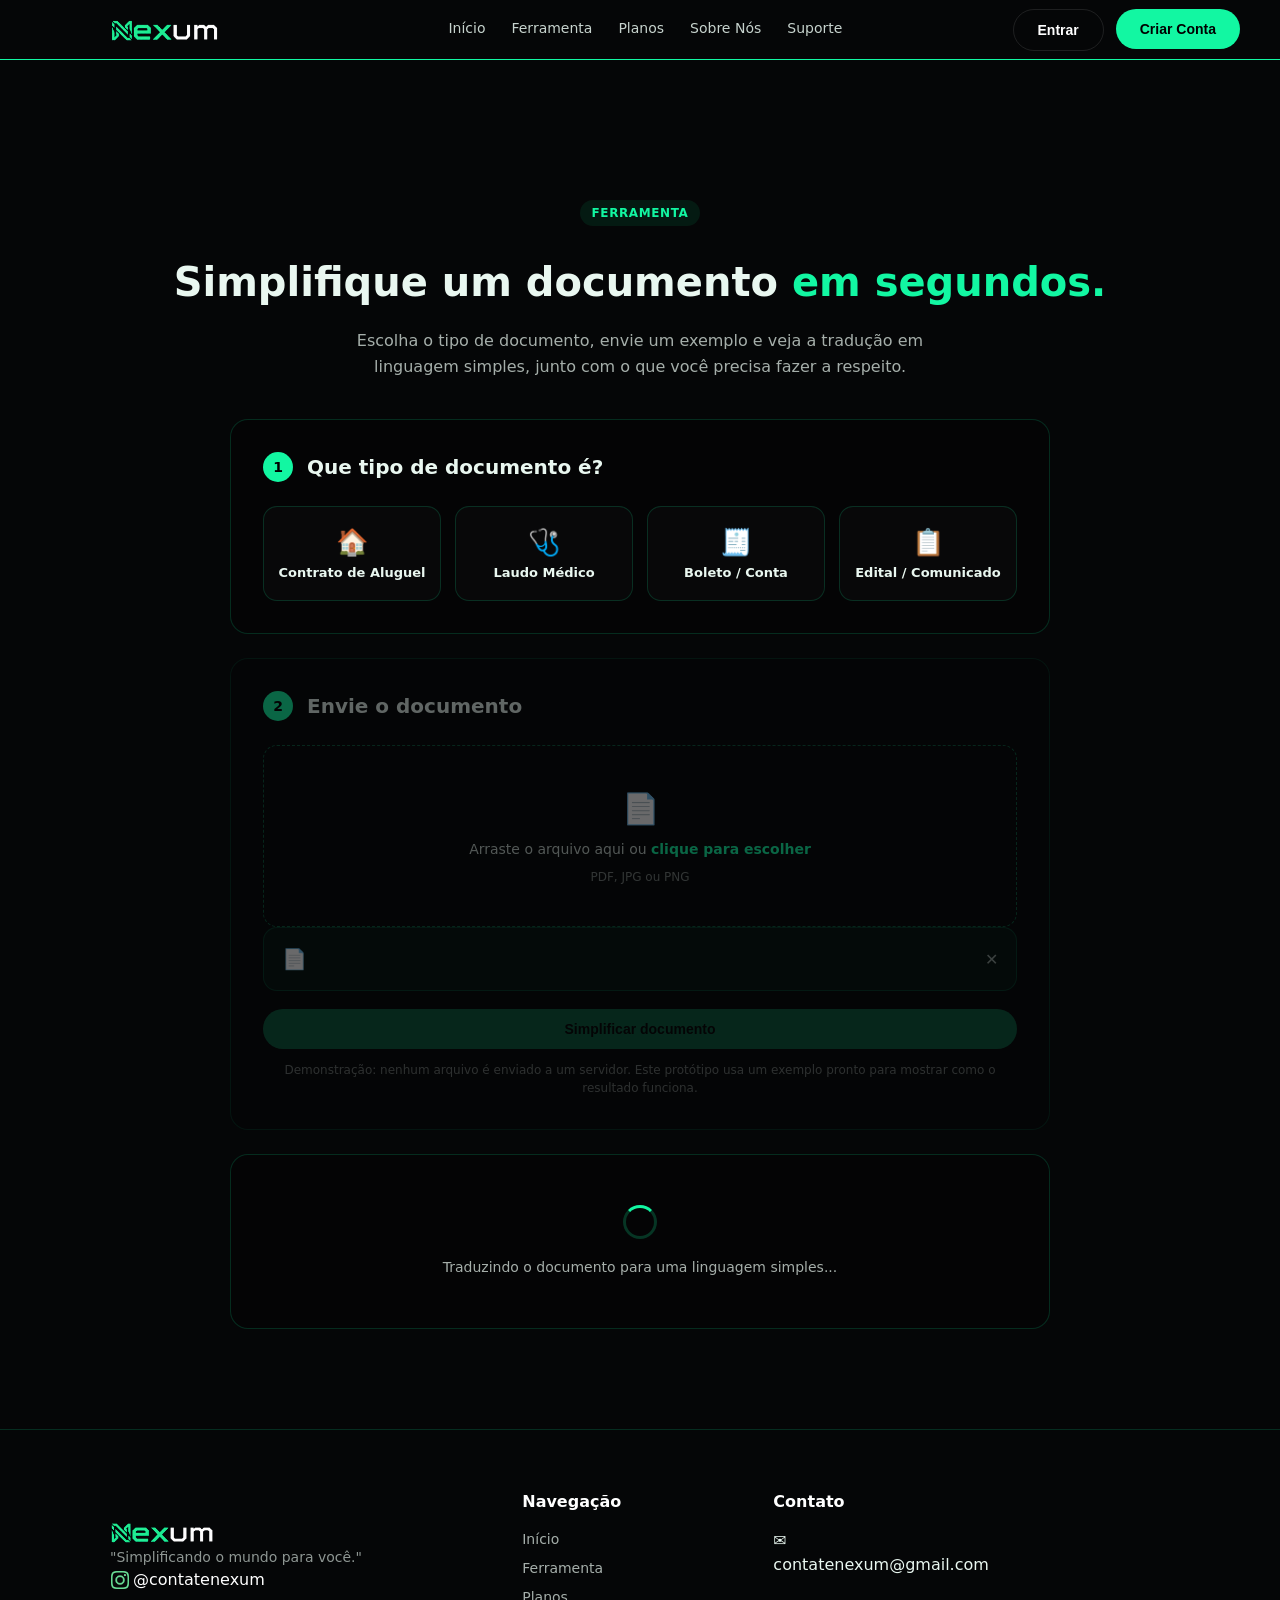
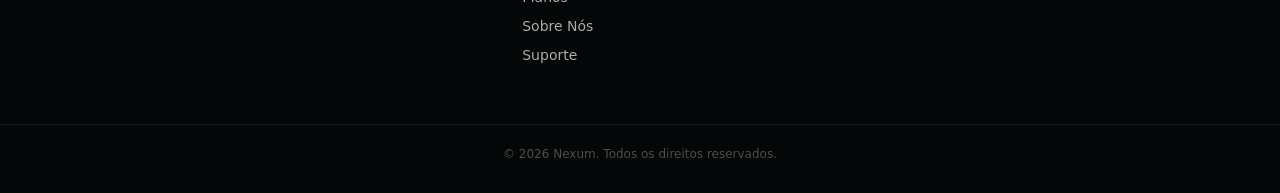
==== ferramenta/ferramenta.html @ 102539ec "primeiro commit" ====
<!doctype html>
<html lang="pt-BR">
<head>
  <meta charset="utf-8" />
  <meta name="viewport" content="width=device-width, initial-scale=1" />
  <title>Nexum | Ferramenta</title>
  <link rel="icon" href="../img/favicon-96x96.png" type="image/png" />
  <link rel="stylesheet" href="../style.css" />
  <link rel="stylesheet" href="ferramenta.css" />
</head>
<body>

  <header class="topbar" id="mainHeader">
    <div class="container topbar__inner">
      <a href="../index.html"><img class="brand__logo" src="../img/logo.png" alt="Nexum" /></a>

      <div class="menu-toggle" id="menuToggle">
        <span></span>
        <span></span>
        <span></span>
      </div>

      <nav class="nav">
        <a href="../index.html" class="nav__link">Início</a>
        <a href="ferramenta.html" class="nav__link">Ferramenta</a>
        <a href="../planos/planos.html" class="nav__link">Planos</a>
        <a href="../sobrenos/sobrenos.html" class="nav__link">Sobre Nós</a>
        <a href="../suporte/suporte.html" class="nav__link">Suporte</a>

        <div class="mobile-only mobile-buttons">
          <a href="../login/login.html" target="_blank" rel="noopener noreferrer">
            <button class="btn btn--ghost">Entrar</button>
          </a>
          <a href="../cadastrar/cadastro.html" target="_blank" rel="noopener noreferrer">
            <button class="btn btn--primary">Criar Conta</button>
          </a>
        </div>
      </nav>

      <div class="topbar__actions desktop-only">
        <a href="../login/login.html">
          <button class="btn btn--ghost">Entrar</button>
        </a>
        <a href="../cadastrar/cadastro.html">
          <button class="btn btn--primary">Criar Conta</button>
        </a>
      </div>
    </div>
  </header>

  <main>
    <section class="ferramentaHero">
      <div class="container">
        <span class="sectionTag">FERRAMENTA</span>
        <h1 class="ferramentaTitle">Simplifique um documento <span class="text-green">em segundos.</span></h1>
        <p class="ferramentaSubtitle">Escolha o tipo de documento, envie um exemplo e veja a tradução em linguagem simples, junto com o que você precisa fazer a respeito.</p>
      </div>
    </section>

    <section class="container ferramentaApp">

      <!-- Passo 1: escolher o tipo de documento -->
      <div class="ferramentaCard" id="passoTipo">
        <div class="ferramentaStep">
          <span class="stepNumber">1</span>
          <h2 class="stepTitle">Que tipo de documento é?</h2>
        </div>
        <div class="tipoGrid" id="tipoGrid">
          <button class="tipoCard" data-tipo="aluguel">
            <span class="tipoIcon">🏠</span>
            <span class="tipoNome">Contrato de Aluguel</span>
          </button>
          <button class="tipoCard" data-tipo="laudo">
            <span class="tipoIcon">🩺</span>
            <span class="tipoNome">Laudo Médico</span>
          </button>
          <button class="tipoCard" data-tipo="boleto">
            <span class="tipoIcon">🧾</span>
            <span class="tipoNome">Boleto / Conta</span>
          </button>
          <button class="tipoCard" data-tipo="edital">
            <span class="tipoIcon">📋</span>
            <span class="tipoNome">Edital / Comunicado</span>
          </button>
        </div>
      </div>

      <!-- Passo 2: enviar o documento -->
      <div class="ferramentaCard ferramentaCard--disabled" id="passoUpload">
        <div class="ferramentaStep">
          <span class="stepNumber">2</span>
          <h2 class="stepTitle">Envie o documento</h2>
        </div>

        <label class="uploadArea" id="uploadArea">
          <input type="file" id="fileInput" hidden />
          <span class="uploadIcon">📄</span>
          <span class="uploadTexto">Arraste o arquivo aqui ou <span class="uploadLink">clique para escolher</span></span>
          <span class="uploadFormatos">PDF, JPG ou PNG</span>
        </label>

        <div class="uploadArquivo" id="uploadArquivo" hidden>
          <span class="uploadArquivoIcon">📄</span>
          <span class="uploadArquivoNome" id="uploadArquivoNome"></span>
          <button class="uploadArquivoRemover" id="uploadArquivoRemover" aria-label="Remover arquivo">✕</button>
        </div>

        <button class="btn btn--primary ferramentaBtn" id="btnSimplificar" disabled>Simplificar documento</button>
        <p class="ferramentaAviso">Demonstração: nenhum arquivo é enviado a um servidor. Este protótipo usa um exemplo pronto para mostrar como o resultado funciona.</p>
      </div>

      <!-- Carregando -->
      <div class="ferramentaCard ferramentaLoading" id="passoLoading" hidden>
        <div class="loadingSpinner"></div>
        <p class="loadingTexto">Traduzindo o documento para uma linguagem simples...</p>
      </div>

      <!-- Passo 3: resultado -->
      <div class="ferramentaCard ferramentaResultado" id="passoResultado" hidden>
        <div class="ferramentaStep">
          <span class="stepNumber">3</span>
          <h2 class="stepTitle">Aqui está a tradução</h2>
        </div>

        <div class="resultadoGrid">
          <div class="resultadoBloco">
            <div class="resultadoBlocoHeader">
              <span class="resultadoBlocoIcon">💬</span>
              <h3>O que esse documento significa</h3>
            </div>
            <ul class="resultadoLista" id="resumoLista"></ul>
          </div>

          <div class="resultadoBloco resultadoBloco--acao">
            <div class="resultadoBlocoHeader">
              <span class="resultadoBlocoIcon">✅</span>
              <h3>O que você precisa fazer</h3>
            </div>
            <ul class="resultadoLista" id="acaoLista"></ul>

            <div class="lembreteBox" id="lembreteBox" hidden>
              <span class="lembreteIcon">🗓️</span>
              <div>
                <p class="lembreteTitulo">Lembrete sugerido</p>
                <p class="lembreteTexto" id="lembreteTexto"></p>
              </div>
              <button class="btn btn--outline lembreteBtn" id="btnLembrete">Adicionar ao calendário</button>
            </div>
          </div>
        </div>

        <button class="btn btn--ghost ferramentaBtn" id="btnNovoDocumento">Simplificar outro documento</button>
      </div>

    </section>
  </main>

  <footer class="footer">
    <div class="container footer__grid">

      <div class="footer__brand">
        <img class="footer__logo" src="../img/logo.png" alt="Nexum">
        <p class="footer__tagline">"Simplificando o mundo para você."</p>
        <div class="footer__social-icon">
          <img src="../img/insta.png" alt="Instagram">
          <a href="https://instagram.com/contatenexum" target="_blank" rel="noopener noreferrer">@contatenexum</a>
        </div>
      </div>
      <div class="footer__col">
        <div class="footer__title">Navegação</div>
        <a href="../index.html">Início</a>
        <a href="ferramenta.html">Ferramenta</a>
        <a href="../planos/planos.html">Planos</a>
        <a href="../sobrenos/sobrenos.html">Sobre Nós</a>
        <a href="../suporte/suporte.html">Suporte</a>
      </div>
      <div class="footer__col">
        <div class="footer__title">Contato</div>
        <p>✉ contatenexum@gmail.com</p>
      </div>
    </div>
    <div class="footer__bottom">© 2026 Nexum. Todos os direitos reservados.</div>
  </footer>

  <script src="../script.js"></script>
  <script src="ferramenta.js"></script>
</body>
</html>
---- style.css ----
/*Reset básico*/
html {
  overflow-x: hidden; /* esconde qualquer conteúdo que ultrapasse a largura horizontal da tela, evitando rolagem lateral */
}

* { box-sizing: border-box; margin: 0; padding: 0; } /* aplica a todos os elementos: inclui borda/padding na largura total (box-sizing), zera margens e paddings padrão do navegador */

body {
  font-family: ui-sans-serif, system-ui, -apple-system, Segoe UI, Roboto, Arial, "Noto Sans"; /* define uma pilha de fontes do sistema, priorizando as nativas de cada SO/navegador */
  background: #050607; /* cor de fundo quase preta para toda a página */
  color: #e9f7f0; /* cor padrão do texto: branco levemente esverdeado */
  line-height: 1.5; /* altura de linha confortável para leitura geral do site */
  padding-top: 60px; /* espaço de 60px no topo para compensar o header fixo e não cobrir o conteúdo */
  /* SEM overflow-x aqui */ /* comentário do autor avisando que overflow-x não foi aplicado no body de propósito */
}

:root {
  --green: #12f7a2; /* variável global: cor verde principal usada em todo o site */
  --bg-card: rgba(0, 0, 0, 0.18); /* variável global: cor de fundo padrão para cards, preto com 18% de opacidade */
  --border: 1px solid rgba(18, 247, 162, 0.16); /* variável global: estilo de borda padrão, verde bem sutil */
  --radius: 18px; /* variável global: raio de borda padrão para cantos arredondados */
  --max: 1200px; /* variável global: largura máxima padrão do conteúdo */
}

.container { width: min(var(--max), calc(100% - 40px)); margin-inline: auto; } /* largura do container é o menor valor entre 1200px e "100% menos 40px", e centraliza horizontalmente com margens automáticas nas laterais */

/*Header*/
/* Header fixo com prioridade absoluta */
header.topbar {
     position: fixed !important; /* fixa o header na tela, ignorando o scroll da página; !important força essa regra a sobrepor qualquer outra */
    top: 0 !important; /* gruda o header no topo da tela (0px de distância) */
    left: 0 !important; /* alinha o header à borda esquerda da tela */
    right: 0 !important; /* alinha o header à borda direita da tela */
    width: 100% !important; /* faz o header ocupar toda a largura da tela */
    z-index: 999999 !important; /* garante que o header fique acima de praticamente todos os outros elementos */
    background-color: #050607 !important; /* cor de fundo do header, igual à cor de fundo do body */
    border-bottom: 1px solid #12f7a2 !important; /* linha verde fina na parte inferior do header, separando-o do conteúdo */
    height: 60px !important; /* altura fixa do header de 60px */
    margin: 0 !important; /* remove qualquer margem externa do header */
    padding: 0 !important; /* remove qualquer espaçamento interno do header */
    display: flex !important; /* ativa layout flexbox no header */
    align-items: center !important; /* centraliza verticalmente os itens dentro do header */
    transition: transform 0.35s ease !important; /* anima suavemente qualquer mudança de "transform" (usado para esconder/mostrar o header) em 0.35s */
}

/* Classe adicionada via JS quando o usuário rola pra baixo -> esconde o header */
header.topbar.header--hidden {
  transform: translateY(-100%) !important; /* move o header para cima, para fora da tela (100% da sua própria altura), escondendo-o */
}

/* Garante que o container interno acompanhe a altura */
.topbar__inner {
    height: 100% !important; /* faz o container interno ocupar toda a altura do header (60px) */
    display: flex; /* ativa flexbox no container interno */
    align-items: center; /* centraliza verticalmente os itens (logo, nav, ações) */
    justify-content: space-between; /* distribui os itens com espaço entre eles: logo à esquerda, ações à direita */
}

.brand__logo { 
  height: 125px; /* altura da logo maior que o próprio header (60px), fazendo-a "vazar" visualmente */
  width: auto; /* largura proporcional automática, mantendo a proporção da imagem */
  display: block; /* remove espaços extras que imagens inline costumam ter */
  margin-top: -5px; /* desloca a logo 5px para cima (margem negativa) para ajuste fino de posição */
  position: relative; /* permite usar z-index e ajustar a posição da logo em relação ao fluxo normal */
  z-index: 10; /* garante que a logo fique acima de outros elementos próximos, mesmo "vazando" do header */
  margin-left: 8px; /* espaçamento de 8px à esquerda da logo */
}

.nav { display: flex; gap: 26px; } /* menu de navegação em flexbox, com espaçamento de 26px entre os links */
.nav__link { 
  color: rgba(233, 247, 240, 0.85); text-decoration: none; /* cor do link em branco esverdeado com 85% de opacidade, sem sublinhado */
  font-weight: 500; font-size: 14px; cursor: pointer; /* peso de fonte médio, tamanho 14px, cursor de "mão" ao passar o mouse */
  position: relative; padding-bottom: 2px; transition: color 0.3s ease; /* posição relativa (para o ::after), pequeno espaço abaixo do texto, transição suave na cor em 0.3s */
}
.nav__link:hover { color: #00ff9d; } /* ao passar o mouse, o link muda para um verde mais vibrante */
.nav__link::after {
  content: ""; position: absolute; left: 0; bottom: -20px; /* cria uma linha (pseudo-elemento) posicionada 20px abaixo do link, alinhada à esquerda */
  width: 0; height: 2px; background-color: #00ff9d; /* linha começa com largura zero (invisível), altura de 2px, cor verde vibrante */
  transition: width 0.3s ease; /* anima suavemente a mudança de largura em 0.3s */
}
.nav__link:hover::after, .nav__link:focus::after { width: 100%; } /* ao passar o mouse ou focar (ex: navegação por teclado), a linha cresce até 100% da largura do link, criando efeito de sublinhado animado */

.topbar__actions { display: flex; gap: 12px; } /* área de botões/ações do header em flexbox, com espaçamento de 12px entre eles */


/*Hero*/
.hero { 
  padding: 120px 0; /* espaçamento interno vertical de 120px, sem espaçamento horizontal */
  background-image: url("img/fundo.png"); /* define a imagem de fundo da seção hero */
  background-size: cover; /* faz a imagem cobrir todo o elemento, sem distorcer */
  background-position: center; /* centraliza a imagem de fundo */
  background-repeat: no-repeat; /* impede que a imagem se repita */
  position: relative; /* permite posicionar elementos filhos de forma absoluta em relação a este */
}

.hero::after {
  content: ""; /* cria um elemento vazio (necessário para pseudo-elementos funcionarem) */
  position: absolute; /* posiciona em relação ao .hero */
  left: 0; /* alinha à esquerda do elemento pai */
  bottom: 0; /* fixa na parte inferior do .hero, logo abaixo da imagem de fundo */
  width: 100%; /* ocupa toda a largura do elemento pai */
  height: 1px; /* altura de 1px, criando uma linha fina */
  background-color: rgba(18, 247, 162, 0.16); /* mesmo tom e opacidade da borda usada nos cards (var(--border)) */
}

.hero__content--full { 
  display: flex; /* ativa layout flexbox */
  flex-direction: column; /* organiza os itens filhos em coluna (um abaixo do outro) */
  align-items: flex-start; /* alinha os itens à esquerda no eixo transversal */
  text-align: left; /* alinha o texto à esquerda */
  padding-left: 20px; /* adiciona espaçamento interno de 20px à esquerda */
}

/* Componente Brand Body */
.brand-body {
  display: flex; /* ativa layout flexbox */
  flex-direction: column; /* organiza os itens em coluna */
  align-items: flex-start; /* alinha os itens à esquerda */
  margin-bottom: 20px; /* espaçamento externo de 20px abaixo do componente */
}

.brand-body__logo { 
  height: 80px; /* altura fixa do logo */
  width: auto; /* largura proporcional automática, mantendo a proporção da imagem */
  margin-left: -8px; /* desloca o logo 8px para a esquerda (margem negativa) */
  margin-bottom: -10px; /* desloca o logo 10px para baixo (margem negativa) */
}

.brand-body__tagline { 
  color: rgba(233, 247, 240, 0.6); /* cor do texto em branco esverdeado com 60% de opacidade */
  font-size: 14px; /* tamanho da fonte de 14px */
  margin-bottom: 5px; /* espaçamento externo de 5px abaixo */
}

.brand-body__social { 
  display: inline-block; /* permite aplicar margens/padding mantendo comportamento inline */
  color: var(--green); /* usa a cor verde definida na variável CSS global */
  text-decoration: none; /* remove sublinhado padrão de links */
  font-size: 14px; /* tamanho da fonte de 14px */
  position: relative; /* necessário para posicionar o pseudo-elemento ::after */
  padding-bottom: 2px; /* espaço abaixo do texto para a linha do ::after não colar */
}

.brand-body__social::after {
  content: ""; /* cria um elemento vazio (necessário para pseudo-elementos funcionarem) */
  position: absolute; /* posiciona em relação ao .brand-body__social */
  left: 0; /* alinha à esquerda do elemento pai */
  bottom: 0; /* alinha na parte inferior do elemento pai */
  width: 100%; /* ocupa toda a largura do elemento pai */
  height: 1px; /* altura de 1px, criando uma linha fina */
  background-color: var(--green); /* cor verde da linha, usando a variável global */
}

/* Efeito de Glitter no texto verde */
.glitter-text {
  position: relative; /* permite controle de empilhamento e possíveis elementos futuros */
  text-shadow: 0 0 10px rgba(18, 247, 162, 0.5), 0 0 20px rgba(18, 247, 162, 0.3); /* aplica dois brilhos (glow) verdes sobrepostos ao texto */
  background: linear-gradient(90deg, var(--green), #fff, var(--green)); /* cria um degradê horizontal verde-branco-verde usado como "tinta" do texto */
  -webkit-background-clip: text; /* recorta o fundo no formato do texto (compatibilidade com navegadores WebKit) */
  background-clip: text; /* recorta o fundo no formato do texto (padrão) */
  color: transparent; /* torna o texto transparente para revelar o degradê de fundo */
  animation: shimmer 3s infinite linear; /* aplica a animação "shimmer" com duração de 3s, infinita e velocidade constante */
}

@keyframes shimmer {
  0% { background-position: -200% 0; } /* posição inicial do degradê, fora da área visível à esquerda */
  100% { background-position: 200% 0; } /* posição final do degradê, fora da área visível à direita, criando o efeito de brilho deslizante */
}

.hero__title { 
  font-size: clamp(34px, 5vw, 64px); /* tamanho de fonte responsivo: mínimo 34px, ideal 5% da largura da viewport, máximo 64px */
  line-height: 1.1; /* altura da linha compacta, adequada para títulos grandes */
  margin-bottom: 20px; /* espaçamento externo de 20px abaixo do título */
  font-weight: 800; /* peso da fonte bem negrito (extra bold) */
  max-width: 800px; /* largura máxima de 800px para evitar linhas muito longas */
}

.text-green { color: var(--green); } /* classe utilitária que aplica a cor verde da variável global ao texto */

.hero__cta { 
  display: flex; /* ativa layout flexbox para os botões de call-to-action */
  gap: 15px; /* espaçamento de 15px entre os botões */
  justify-content: flex-start; /* alinha os botões à esquerda */
}
/*Recursos & Stats*/
.section { padding: 60px 0; } /* espaçamento interno vertical de 60px para seções genéricas */
.sectionHeader { text-align: center; margin-bottom: 40px; } /* centraliza o texto do cabeçalho e adiciona 40px de espaço abaixo */
.kicker { color: var(--green); font-weight: 900; font-size: 12px; text-transform: uppercase; margin-bottom: 10px; letter-spacing: 1px; } /* pequeno rótulo verde, bem negrito, maiúsculo, com espaçamento entre letras */

/* Caixinha redonda (pill) de destaque, igual à usada em "DEPOIMENTOS", agora disponível também para o cabeçalho de Funcionalidades */
.sectionTag {
  display: inline-block; /* comporta-se como bloco em linha, permitindo padding sem quebrar o fluxo do texto ao redor */
  background: rgba(0, 200, 120, 0.1); /* fundo verde bem sutil (10% de opacidade), criando o efeito de "caixinha" suave */
  color: var(--green); /* cor do texto verde, usando a variável global */
  font-size: 12px; /* fonte pequena, igual ao kicker */
  font-weight: 600; /* peso semi-negrito */
  letter-spacing: 0.05em; /* leve espaçamento entre as letras */
  padding: 4px 12px; /* espaçamento interno: 4px vertical, 12px horizontal */
  border-radius: 20px; /* cantos bem arredondados, formando o formato de "pílula" arredondada */
  margin-bottom: 12px; /* espaçamento externo de 12px abaixo, separando do título da seção */
}

.sectionTitle { font-size: 36px; font-weight: 800; } /* título de seção grande e bem negrito */
.sectionSubtitle { 
  max-width: 600px; /* largura máxima de 600px */
  margin: 0 auto 30px; /* centraliza horizontalmente (auto nas laterais) e adiciona 30px de margem inferior */
  line-height: 1.6; /* altura de linha confortável para leitura */
  color: rgba(233, 247, 240, 0.7); /* cor branco esverdeado com 70% de opacidade */
}

.featureGrid { display: grid; grid-template-columns: repeat(4, 1fr); gap: 20px; } /* grade com 4 colunas de largura igual e espaçamento de 20px entre os itens */

.cardFeature { 
  padding: 25px; /* espaçamento interno de 25px em todos os lados */
  border-radius: var(--radius); /* cantos arredondados, usando raio definido na variável global */
  border: var(--border); /* borda definida pela variável global */
  background: var(--bg-card); /* cor de fundo do card, usando variável global */
  transition: transform 0.3s ease, box-shadow 0.3s ease, border-color 0.3s ease; /* anima suavemente mudanças de transformação, sombra e cor da borda em 0.3s */
}

/* Efeito de hover aplicado exclusivamente aos 4 cards de recursos */
.cardFeature:hover {
  transform: translateY(-5px); /* move o card 5px para cima ao passar o mouse */
  box-shadow: 0 10px 20px rgba(0, 0, 0, 0.1); /* adiciona sombra suave abaixo do card, dando efeito de elevação */
  border-color: var(--green); /* muda a cor da borda para verde no hover */
}

/* Em telas menores, a grade vira 1 coluna e o 4º card sobe para logo abaixo do 1º */
@media (max-width: 900px) {
  .featureGrid { grid-template-columns: 1fr; } /* em telas de até 900px, a grade passa a ter apenas 1 coluna, empilhando os cards verticalmente */
  .cardFeature:nth-child(4) { order: 1; } /* como o 1º card mantém a ordem padrão (0), o 4º card com order 1 passa a aparecer logo em seguida, ficando embaixo do primeiro; os cards 2 e 3 (sem order definido, também 0) mantêm sua sequência normal depois dele */
}

.statsBar {
  display: grid;
  grid-template-columns: repeat(auto-fit, minmax(120px, 1fr));
  gap: 24px;
  padding: 40px;
  border-radius: var(--radius);
  border: var(--border);
  background: var(--bg-card);
  margin: 40px auto;
} /* barra de estatísticas em grid, colunas flexíveis de largura igual (mínimo 120px), com espaçamento entre elas, padding, bordas arredondadas, fundo e margem automática para centralizar */

.statItem {
  display: flex;
  flex-direction: column;
  align-items: center;
  gap: 5px;
} /* cada item de estatística em coluna, centralizado, com pequeno espaçamento entre número e legenda */

.statItem strong {
  font-size: 24px;
  color: var(--green);
} /* número da estatística em destaque: fonte grande e cor verde */
/* Depoimentos */
.testGrid {
  display: grid; /* ativa layout em grade */
  grid-template-columns: repeat(4, 1fr); /* cria 4 colunas de largura igual */
  gap: 20px; /* espaçamento de 20px entre os itens da grade */
}

.quoteCard {
  display: flex; /* ativa flexbox no card de depoimento */
  flex-direction: column; /* organiza o conteúdo do card em coluna */
  padding: 20px; /* espaçamento interno de 20px */
  border-radius: var(--radius); /* cantos arredondados conforme variável global */
  border: var(--border); /* borda conforme variável global */
  background: var(--bg-card); /* cor de fundo conforme variável global */
  transition: transform 0.3s ease, box-shadow 0.3s ease, border-color 0.3s ease; /* transições suaves para transformação, sombra e borda */
}

.quoteCard:hover {
  transform: translateY(-5px); /* eleva o card 5px ao passar o mouse */
  box-shadow: 0 10px 20px rgba(0, 0, 0, 0.1); /* sombra suave criando efeito de profundidade */
  border-color: var(--green); /* borda fica verde no hover */
}

.stars {
  color: var(--green); /* cor verde para as estrelas de avaliação */
  font-size: 14px; /* tamanho da fonte das estrelas */
  letter-spacing: 2px; /* espaçamento entre as estrelas */
  margin-bottom: 10px; /* espaço abaixo das estrelas */
}

.quote {
  font-weight: 700; /* texto do depoimento em negrito */
  font-size: 16px; /* tamanho de fonte 16px */
  margin-bottom: 8px; /* espaço de 8px abaixo da citação */
}

.quoteDesc {
  font-size: 13px; /* fonte menor para a descrição do depoimento */
  color: var(--text-muted, #9aa0a6); /* cor de texto suavizada, com fallback cinza caso a variável não exista */
  line-height: 1.5; /* altura de linha confortável para leitura */
  margin-bottom: 16px; /* espaço de 16px abaixo do texto */
  flex-grow: 1; /* faz esse elemento crescer para ocupar o espaço restante no card flex */
}

.quoteAuthor {
  display: flex; /* alinha avatar e informações do autor lado a lado */
  align-items: center; /* centraliza verticalmente os itens */
  gap: 10px; /* espaçamento de 10px entre avatar e texto */
  padding-top: 12px; /* espaçamento interno superior de 12px */
  border-top: 1px solid rgba(255, 255, 255, 0.08); /* linha divisória sutil acima da área do autor */
}

.avatar {
  width: 36px; /* largura do avatar */
  height: 36px; /* altura do avatar */
  border-radius: 50%; /* deixa o avatar completamente redondo */
  display: flex; /* centraliza o conteúdo interno (ex: iniciais) */
  align-items: center; /* centraliza verticalmente */
  justify-content: center; /* centraliza horizontalmente */
  font-size: 13px; /* tamanho da fonte das iniciais */
  font-weight: 700; /* iniciais em negrito */
  color: #1a1a1a; /* cor escura para contraste com fundo claro do avatar */
  flex-shrink: 0; /* impede que o avatar encolha dentro do flex container */
}

.quoteName {
  font-size: 13px; /* tamanho de fonte do nome do autor */
  font-weight: 600; /* nome em semi-negrito */
  color: var(--text, #fff); /* cor do texto, com fallback branco caso a variável não exista */
}

.quoteRole {
  font-size: 12px; /* fonte menor para o cargo/função do autor */
  color: var(--text-muted, #9aa0a6); /* cor suavizada, com fallback cinza */
}

.testFooter {
  display: flex; /* ativa flexbox no rodapé da seção de depoimentos */
  justify-content: flex-end; /* alinha o conteúdo (botão) à direita */
  margin-top: 20px; /* espaço de 20px acima do rodapé */
}

.btnOutline {
  background: transparent; /* fundo transparente, sem preenchimento */
  border: 1px solid rgba(255, 255, 255, 0.2); /* borda fina branca semitransparente */
  color: var(--text, #fff); /* cor do texto, com fallback branco */
  padding: 10px 20px; /* espaçamento interno: 10px vertical, 20px horizontal */
  border-radius: var(--radius); /* cantos arredondados conforme variável global */
  cursor: pointer; /* muda o cursor para indicar que é clicável */
  transition: border-color 0.3s ease, color 0.3s ease; /* transição suave na cor da borda e do texto */
}

.btnOutline:hover {
  border-color: var(--green); /* borda fica verde ao passar o mouse */
  color: var(--green); /* texto fica verde ao passar o mouse */
}

@media (max-width: 900px) {
  .testGrid { grid-template-columns: repeat(2, 1fr); } /* em telas até 900px, a grade de depoimentos passa a ter 2 colunas */
}

@media (max-width: 560px) {
  .testGrid { grid-template-columns: 1fr; } /* em telas até 560px, a grade de depoimentos passa a ter 1 coluna (empilhada) */
}

/* Footer */
.footer { 
  border-top: var(--border); /* Adiciona uma borda superior utilizando uma variável CSS personalizada */
  padding: 60px 0 30px; /* Define o espaçamento interno: 60px em cima, 0 nas laterais e 30px embaixo */
  background: #050607; /* Define a cor de fundo preta/escura do rodapé */
}

.footer__grid { 
  display: grid; /* Transforma o container em um grid CSS */
  grid-template-columns: 2fr 1fr 1fr 1fr; /* Divide o grid em 4 colunas: a primeira ocupa o dobro do espaço (2 partes), e as outras três ocupam 1 parte cada */
  gap: 40px; /* Define um espaçamento de 40px entre os elementos do grid */
  align-items: start; /* Alinha os itens ao topo do grid verticalmente */
}

/* Footer Brand */
.footer__brand {
  display: flex; /* Define o container como flexbox para organizar os elementos filhos */
  flex-direction: column; /* Organiza os elementos filhos em uma coluna (verticalmente) */
  align-items: flex-start; /* Alinha os elementos filhos à esquerda */
  gap: 0px !important; /* Remove qualquer espaçamento entre os itens com prioridade máxima */
  padding: 0; /* Remove o espaçamento interno (preenchimento) */
  margin: 0; /* Remove o espaçamento externo */
  margin-top: -20px; /* Sobe apenas essa coluna (logo, tagline e ícone social) em relação às outras colunas do footer__grid, que continuam alinhadas ao topo normalmente */
}

.footer__logo { 
  height: 120px; /* Define a altura fixa da logo */
  width: auto; /* Mantém a proporção da largura automaticamente com base na altura */
  display: block; /* Transforma a imagem em elemento de bloco para evitar espaços indesejados */
  margin-left: -10px; /* Desloca a logo levemente para a esquerda */
  margin-bottom: -40px; /* Puxa o conteúdo de baixo para cima, aproximando-o da logo */
  padding: 0; /* Remove o espaçamento interno */
}

.footer__tagline { 
  color: rgba(233, 247, 240, 0.6); /* Define a cor do texto (verde-claro com opacidade de 60%) */
  font-weight: 500; /* Define a espessura da fonte como média (semi-bold) */
  font-size: 14px; /* Define o tamanho da fonte */
  line-height: 1; /* Define a altura da linha como compacta (igual ao tamanho da fonte) */
  margin: 0; /* Remove o espaçamento externo */
  padding: 0; /* Remove o espaçamento interno */
  padding-left: 50px; /* Adiciona um recuo à esquerda para alinhar o texto */
}

.footer__social-icon { 
  display: flex; /* Transforma em flexbox para alinhar o ícone e o texto lado a lado */
  align-items: center; /* Centraliza verticalmente o ícone e o texto */
  margin: 0; /* Remove o espaçamento externo padrão */
  padding: 0; /* Remove o espaçamento interno padrão */
  margin-top: 3px; /* Adiciona um espaço acima para distanciar da tagline */
  padding-left: 47px; /* Mantém o recuo à esquerda para alinhar com os outros elementos */
}
/* Controla diretamente a imagem PNG do Instagram (tamanho de 26px e colorida de verde menta) */
.footer__social-icon img {
  width: 26px; /* Largura do ícone */
  height: 26px; /* Altura proporcional do ícone */
  object-fit: contain; /* Garante que a proporção seja mantida */
  display: block; /* Comportamento de bloco */
  
  /* Aplica o filtro para tingir a imagem PNG de verde menta */
  filter: brightness(0) saturate(100%) invert(70%) sepia(35%) saturate(500%) hue-rotate(90deg);
}

/* Efeito opcional: aumenta o brilho levemente ao passar o mouse */
.footer__social-icon img:hover {
  filter: brightness(0) saturate(100%) invert(80%) sepia(40%) saturate(600%) hue-rotate(90deg);
}

/* Estiliza o texto do Instagram */
.footer__social-icon a {
  color: #ffffff; /* Define a cor branca para o texto */
  text-decoration: none; /* Garante que o texto comece sem sublinhado */
  font-size: 16px; /* Aumentou o tamanho da fonte do texto (antes era 14px) */
  font-weight: 500; /* Define a espessura da fonte como média */
}

/* Adiciona o sublinhado visível apenas quando o mouse passa por cima do texto */
.footer__social-icon a:hover {
  text-decoration: underline; /* Mostra o sublinhado no hover */
}

/* Títulos e links de navegação */
.footer__title { 
  color: #fff; /* Define a cor do texto do título como branco */
  font-weight: 800; /* Define a fonte como bem grossa (extra-bold) */
  margin-bottom: 15px; /* Adiciona um espaço abaixo do título */
  font-size: 16px; /* Define o tamanho da fonte */
}

.footer__col a { 
  display: block; /* Transforma o link em bloco para ocupar sua própria linha */
  color: rgba(233, 247, 240, 0.7); /* Define a cor do texto (verde-claro com 70% de opacidade) */
  text-decoration: none; /* Remove o sublinhado padrão dos links */
  margin-bottom: 8px; /* Adiciona um espaçamento abaixo de cada link */
  font-size: 14px; /* Define o tamanho da fonte */
  position: relative; /* Define a posição como relativa para servir de âncora para elementos absolutos internos (como o efeito de linha) */
  transition: color 0.3s ease; /* Adiciona uma transição suave na cor ao passar o mouse */
  width: fit-content; /* Faz com que a largura do link se ajuste exatamente ao tamanho do texto */
}

.footer__col a:hover { 
  color: #00ff9d; /* Altera a cor do texto para verde vibrante ao passar o mouse */
}

.footer__col a::after {
  content: ""; /* Cria um elemento vazio para desenhar a linha decorativa */
  position: absolute; /* Posiciona a linha de forma absoluta em relação ao link */
  left: 0; /* Alinha a linha no canto esquerdo do link */
  bottom: -2px; /* Posiciona a linha logo abaixo do texto */
  width: 0; /* Inicia com largura zero (invisível) */
  height: 2px; /* Define a espessura da linha */
  background-color: #00ff9d; /* Define a cor da linha como verde vibrante */
  transition: width 0.3s ease; /* Cria uma animação suave para a expansão da largura */
}

.footer__col a:hover::after { 
  width: 100%; /* Expande a linha para ocupar toda a largura do link ao passar o mouse */
}

.footer__bottom { 
  text-align: center; /* Centraliza o texto horizontalmente */
  margin-top: 50px; /* Adiciona um espaço grande acima da seção inferior */
  color: rgba(233, 247, 240, 0.3); /* Define a cor do texto com alta transparência (30%) */
  font-size: 12px; /* Define um tamanho de fonte menor (ideal para rodapés) */
  border-top: 1px solid #1a1a1a; /* Adiciona uma linha divisória sutil no topo da seção */
  padding-top: 20px; /* Adiciona um espaçamento interno acima do texto */
}

/*Responsividade Completa*/
.menu-toggle { display: none; cursor: pointer; flex-direction: column; gap: 5px; } /* botão do menu hambúrguer: escondido por padrão (desktop), vira "mão" no hover, organiza suas 3 barras em coluna com 5px de espaço entre elas */
.menu-toggle span { display: block; width: 25px; height: 3px; background: #fff; } /* cada barra do ícone hambúrguer: elemento de bloco, 25px de largura, 3px de altura, cor branca */

.hero__subtitle { 
  max-width: 480px; /* largura máxima de 480px para o subtítulo do hero */
  margin-bottom: 30px; /* espaçamento externo de 30px abaixo do subtítulo */
  line-height: 1.6; /* altura de linha confortável para leitura */
  color: rgba(233, 247, 240, 0.7); /* cor branco esverdeado com 70% de opacidade */
  display: block; /* garante comportamento de bloco */
}

@media (max-width: 900px) { /* regras aplicadas apenas em telas com até 900px de largura (tablets/celulares) */
  .menu-toggle { display: flex; } /* exibe o botão hambúrguer em telas menores */
  .nav { display: none; position: absolute; top: 60px; left: 0; width: 100%; background: rgba(5, 6, 7, 0.98); flex-direction: column; padding: 20px; text-align: center; border-bottom: var(--border); gap: 20px; } /* menu de navegação some por padrão no mobile; quando ativo, fica posicionado abaixo do header, ocupando toda a largura, com fundo escuro quase opaco, itens em coluna, centralizados, com padding, borda inferior e espaçamento entre os links */
  .topbar.active .nav { display: flex; } /* quando o header recebe a classe "active" (via JS, ao clicar no hambúrguer), o menu passa a ser exibido em flexbox */
  .desktop-only { display: none !important; } /* esconde forçadamente elementos marcados como "somente desktop" nesta faixa de tela */
  .mobile-buttons { display: flex; flex-direction: column; gap: 10px; margin-top: 10px; } /* botões exclusivos do mobile aparecem em coluna, com espaçamento de 10px entre eles e 10px de margem acima */

  .hero__content--full { align-items: flex-start !important; text-align: left !important; padding-left: 20px; } /* força o conteúdo do hero a ficar alinhado à esquerda no mobile, com padding de 20px */
  .hero__left { width: 100%; text-align: left; } /* área esquerda do hero ocupa toda a largura disponível, texto alinhado à esquerda */
  
  .hero__cta { flex-direction: column; align-items: flex-start; width: 100%; justify-content: flex-start !important; } /* botões de call-to-action empilham em coluna, alinhados à esquerda, ocupando toda a largura */
  .hero__cta .btn { width: 100%; max-width: 300px; } /* cada botão do CTA ocupa toda a largura disponível, limitado a 300px no máximo */

  .hero__subtitle { max-width: 90%; } /* no mobile, o subtítulo ocupa até 90% da largura da tela */
  .hero__subtitle br { display: none; } /* remove quebras de linha manuais do subtítulo no mobile, deixando o texto fluir naturalmente */
  .break-mobile { display: block; } /* elementos com essa classe passam a se comportar como bloco (forçando quebra de linha) no mobile */

  .funcionalidades__grid, 
  .depoimentos__grid { 
    display: flex; /* transforma as grades de funcionalidades e depoimentos em flexbox no mobile */
    flex-direction: column; /* empilha os cards em coluna, um abaixo do outro */
    gap: 20px; /* espaçamento de 20px entre os cards */
  }
  
  .funcionalidades__grid .card, 
  .depoimentos__grid .card { 
    width: 100%; /* cada card ocupa toda a largura disponível no mobile */
  }

  .funcionalidades__grid .card:nth-child(4),
  .depoimentos__grid .card:nth-child(4) { 
    order: 99; /* move o 4º card para o final da lista visualmente, independente da ordem no HTML */
    width: 100%; /* garante que esse card também ocupe toda a largura */
  }

  .footer__grid { grid-template-columns: 1fr; gap: 30px; justify-items: start; padding-left: 20px; } /* grade do rodapé passa a ter uma única coluna, com 30px de espaço entre itens, alinhados ao início e padding de 20px à esquerda */
  .footer__brand { align-items: flex-start; text-align: left; width: 100%; padding-left: 0; } /* bloco de marca do rodapé alinhado à esquerda, ocupando toda a largura, sem padding extra à esquerda */
  .footer__col { align-items: flex-start; text-align: left; width: 100%; padding-left: 50px; } /* colunas do rodapé alinhadas à esquerda, ocupando toda a largura, com 50px de recuo à esquerda */
}

@media (max-width: 600px) { /* regras aplicadas apenas em telas de até 600px (celulares menores) */
  .footer__grid { grid-template-columns: 1fr; padding-left: 20px; } /* reforça uma única coluna no rodapé e mantém 20px de padding à esquerda */
  .footer__col { padding-left: 50px; } /* mantém o recuo de 50px nas colunas do rodapé nessa faixa de tela também */
}

@media (min-width: 901px) { /* regras aplicadas apenas em telas a partir de 901px (desktop) */
  .footer__grid { justify-items: start; padding-left: 20px; } /* no desktop, os itens do grid do rodapé ficam alinhados ao início, com padding de 20px à esquerda */
  .footer__brand, .footer__col { align-items: flex-start; text-align: left; } /* marca e colunas do rodapé alinhadas à esquerda no desktop */
  .break-mobile { display: inline; } /* elementos de quebra exclusivos do mobile voltam a se comportar como inline (sem quebrar linha) no desktop */
  .mobile-only { display: none !important; } /* esconde forçadamente elementos marcados como "somente mobile" no desktop */
}

/*Botões*/
.btn { 
  padding: 12px 24px; border-radius: 50px; cursor: pointer; /* espaçamento interno de 12px vertical e 24px horizontal, cantos totalmente arredondados (formato de pílula), cursor de "mão" */
  font-weight: 700; border: none; transition: 0.3s; /* texto em negrito, sem borda, transições suaves de 0.3s em qualquer propriedade que mudar */
  font-size: 14px; display: inline-flex; align-items: center; justify-content: center; /* fonte de 14px, exibido como flexbox inline, com conteúdo centralizado vertical e horizontalmente */
}
.btn--primary { background: var(--green); color: #000; } /* variante primária do botão: fundo verde (cor da variável global), texto preto */
.btn--outline { background: transparent; border: 1px solid var(--green); color: var(--green); } /* variante contornada: fundo transparente, borda verde fina, texto verde */
.btn--ghost { background: transparent; color: #fff; border: 1px solid rgba(255,255,255,0.1); } /* variante "fantasma": fundo transparente, texto branco, borda branca bem sutil */
.btn:hover { opacity: 0.8; transform: translateY(-2px); } /* ao passar o mouse sobre qualquer botão, ele fica levemente transparente (80% de opacidade) e sobe 2px, dando efeito de leve elevação */
---- ferramenta/ferramenta.css ----
/* ===== Hero da página Ferramenta ===== */
.ferramentaHero {
  padding: 140px 0 40px;
  text-align: center;
}

.ferramentaHero .sectionTag {
  display: inline-block;
}

.ferramentaTitle {
  font-size: 40px;
  font-weight: 800;
  margin: 14px 0 16px;
}

.ferramentaSubtitle {
  max-width: 620px;
  margin: 0 auto;
  color: rgba(233, 247, 240, 0.7);
  line-height: 1.6;
}

/* ===== Área principal com os passos ===== */
.ferramentaApp {
  padding-bottom: 100px;
  display: flex;
  flex-direction: column;
  gap: 24px;
  max-width: 820px;
}

.ferramentaCard {
  padding: 32px;
  border-radius: var(--radius);
  border: var(--border);
  background: var(--bg-card);
  transition: opacity 0.3s ease;
}

.ferramentaCard--disabled {
  opacity: 0.4;
  pointer-events: none;
}

.ferramentaStep {
  display: flex;
  align-items: center;
  gap: 14px;
  margin-bottom: 24px;
}

.stepNumber {
  display: flex;
  align-items: center;
  justify-content: center;
  width: 30px;
  height: 30px;
  border-radius: 50%;
  background: var(--green);
  color: #000;
  font-weight: 800;
  font-size: 14px;
  flex-shrink: 0;
}

.stepTitle {
  font-size: 20px;
  font-weight: 700;
}

/* ===== Passo 1: tipos de documento ===== */
.tipoGrid {
  display: grid;
  grid-template-columns: repeat(4, 1fr);
  gap: 14px;
}

.tipoCard {
  display: flex;
  flex-direction: column;
  align-items: center;
  gap: 8px;
  padding: 20px 12px;
  border-radius: 14px;
  border: var(--border);
  background: rgba(255, 255, 255, 0.02);
  color: #e9f7f0;
  font-family: inherit;
  cursor: pointer;
  transition: transform 0.2s ease, border-color 0.2s ease, background 0.2s ease;
}

.tipoCard:hover {
  transform: translateY(-3px);
  border-color: var(--green);
}

.tipoCard.tipoCard--ativo {
  border-color: var(--green);
  background: rgba(18, 247, 162, 0.08);
}

.tipoIcon { font-size: 26px; }
.tipoNome { font-size: 13px; font-weight: 600; text-align: center; }

@media (max-width: 700px) {
  .tipoGrid { grid-template-columns: repeat(2, 1fr); }
}

/* ===== Passo 2: upload ===== */
.uploadArea {
  display: flex;
  flex-direction: column;
  align-items: center;
  gap: 8px;
  padding: 40px 20px;
  border: 1.5px dashed rgba(18, 247, 162, 0.35);
  border-radius: 14px;
  cursor: pointer;
  transition: border-color 0.2s ease, background 0.2s ease;
  text-align: center;
}

.uploadArea:hover {
  border-color: var(--green);
  background: rgba(18, 247, 162, 0.04);
}

.uploadIcon { font-size: 30px; }
.uploadTexto { font-size: 14px; color: rgba(233, 247, 240, 0.85); }
.uploadLink { color: var(--green); font-weight: 600; }
.uploadFormatos { font-size: 12px; color: rgba(233, 247, 240, 0.5); }

.uploadArquivo {
  display: flex;
  align-items: center;
  gap: 12px;
  padding: 16px 18px;
  border-radius: 14px;
  border: var(--border);
  background: rgba(18, 247, 162, 0.05);
}

.uploadArquivoIcon { font-size: 20px; }
.uploadArquivoNome { flex: 1; font-size: 14px; word-break: break-all; }
.uploadArquivoRemover {
  background: none;
  border: none;
  color: rgba(233, 247, 240, 0.6);
  font-size: 16px;
  cursor: pointer;
}
.uploadArquivoRemover:hover { color: #fff; }

.ferramentaBtn {
  width: 100%;
  margin-top: 18px;
  justify-content: center;
}

.ferramentaBtn:disabled {
  opacity: 0.35;
  cursor: not-allowed;
  transform: none !important;
}

.ferramentaAviso {
  margin-top: 12px;
  font-size: 12px;
  text-align: center;
  color: rgba(233, 247, 240, 0.45);
}

/* ===== Loading ===== */
.ferramentaLoading {
  display: flex;
  flex-direction: column;
  align-items: center;
  gap: 18px;
  padding: 50px 20px;
}

.loadingSpinner {
  width: 34px;
  height: 34px;
  border: 3px solid rgba(18, 247, 162, 0.2);
  border-top-color: var(--green);
  border-radius: 50%;
  animation: girar 0.8s linear infinite;
}

@keyframes girar {
  to { transform: rotate(360deg); }
}

.loadingTexto {
  font-size: 14px;
  color: rgba(233, 247, 240, 0.7);
}

/* ===== Passo 3: resultado ===== */
.resultadoGrid {
  display: grid;
  grid-template-columns: 1fr 1fr;
  gap: 20px;
  margin-bottom: 24px;
}

.resultadoBloco {
  padding: 20px;
  border-radius: 14px;
  border: var(--border);
  background: rgba(255, 255, 255, 0.02);
}

.resultadoBloco--acao {
  border-color: rgba(18, 247, 162, 0.3);
}

.resultadoBlocoHeader {
  display: flex;
  align-items: center;
  gap: 10px;
  margin-bottom: 14px;
}

.resultadoBlocoIcon { font-size: 18px; }

.resultadoBlocoHeader h3 { font-size: 15px; font-weight: 700; }

.resultadoLista {
  list-style: none;
  display: flex;
  flex-direction: column;
  gap: 10px;
}

.resultadoLista li {
  font-size: 14px;
  line-height: 1.5;
  color: rgba(233, 247, 240, 0.85);
  padding-left: 18px;
  position: relative;
}

.resultadoLista li::before {
  content: "•";
  position: absolute;
  left: 0;
  color: var(--green);
}

.lembreteBox {
  margin-top: 18px;
  padding: 14px;
  border-radius: 12px;
  background: rgba(18, 247, 162, 0.08);
  display: flex;
  flex-direction: column;
  align-items: flex-start;
  gap: 8px;
}

.lembreteIcon { font-size: 18px; }
.lembreteTitulo { font-size: 13px; font-weight: 700; }
.lembreteTexto { font-size: 13px; color: rgba(233, 247, 240, 0.75); }
.lembreteBtn { width: 100%; justify-content: center; margin-top: 4px; }

@media (max-width: 700px) {
  .resultadoGrid { grid-template-columns: 1fr; }
}
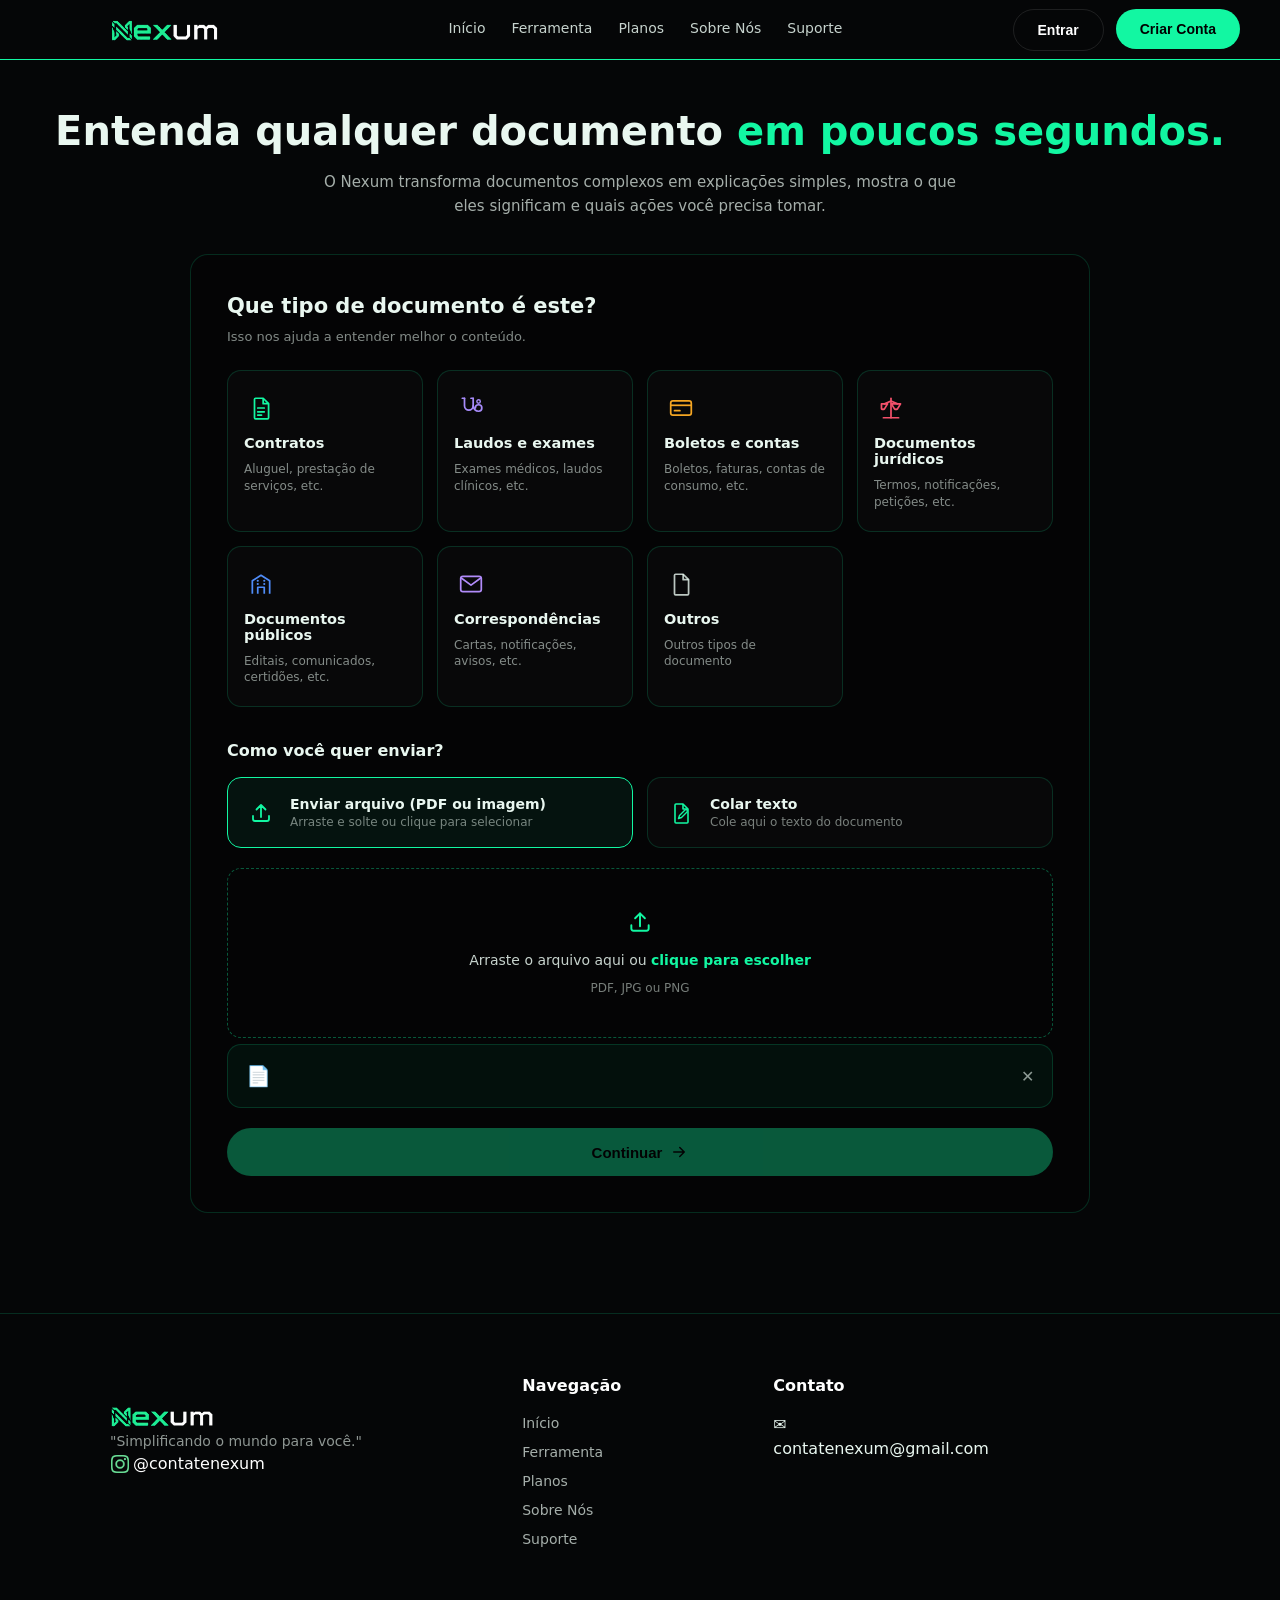
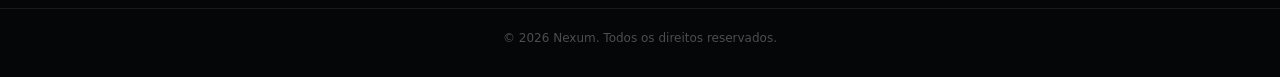
==== commit 2b6d3f3f: "primeiro" ====
--- a/ferramenta/ferramenta.html
+++ b/ferramenta/ferramenta.html
@@ -51,109 +51,210 @@
   <main>
     <section class="ferramentaHero">
       <div class="container">
-        <span class="sectionTag">FERRAMENTA</span>
-        <h1 class="ferramentaTitle">Simplifique um documento <span class="text-green">em segundos.</span></h1>
-        <p class="ferramentaSubtitle">Escolha o tipo de documento, envie um exemplo e veja a tradução em linguagem simples, junto com o que você precisa fazer a respeito.</p>
+        <h1 class="ferramentaTitle">Entenda qualquer documento <span class="text-green">em poucos segundos.</span></h1>
+        <p class="ferramentaSubtitle">O Nexum transforma documentos complexos em explicações simples, mostra o que eles significam e quais ações você precisa tomar.</p>
       </div>
     </section>
 
     <section class="container ferramentaApp">
 
-      <!-- Passo 1: escolher o tipo de documento -->
       <div class="ferramentaCard" id="passoTipo">
-        <div class="ferramentaStep">
-          <span class="stepNumber">1</span>
-          <h2 class="stepTitle">Que tipo de documento é?</h2>
-        </div>
+        <h2 class="stepTitle">Que tipo de documento é este?</h2>
+        <p class="stepSubtitle">Isso nos ajuda a entender melhor o conteúdo.</p>
+
         <div class="tipoGrid" id="tipoGrid">
-          <button class="tipoCard" data-tipo="aluguel">
-            <span class="tipoIcon">🏠</span>
-            <span class="tipoNome">Contrato de Aluguel</span>
-          </button>
-          <button class="tipoCard" data-tipo="laudo">
-            <span class="tipoIcon">🩺</span>
-            <span class="tipoNome">Laudo Médico</span>
-          </button>
-          <button class="tipoCard" data-tipo="boleto">
-            <span class="tipoIcon">🧾</span>
-            <span class="tipoNome">Boleto / Conta</span>
-          </button>
-          <button class="tipoCard" data-tipo="edital">
-            <span class="tipoIcon">📋</span>
-            <span class="tipoNome">Edital / Comunicado</span>
-          </button>
-        </div>
-      </div>
-
-      <!-- Passo 2: enviar o documento -->
-      <div class="ferramentaCard ferramentaCard--disabled" id="passoUpload">
-        <div class="ferramentaStep">
-          <span class="stepNumber">2</span>
-          <h2 class="stepTitle">Envie o documento</h2>
-        </div>
-
-        <label class="uploadArea" id="uploadArea">
-          <input type="file" id="fileInput" hidden />
-          <span class="uploadIcon">📄</span>
-          <span class="uploadTexto">Arraste o arquivo aqui ou <span class="uploadLink">clique para escolher</span></span>
-          <span class="uploadFormatos">PDF, JPG ou PNG</span>
-        </label>
-
-        <div class="uploadArquivo" id="uploadArquivo" hidden>
-          <span class="uploadArquivoIcon">📄</span>
-          <span class="uploadArquivoNome" id="uploadArquivoNome"></span>
-          <button class="uploadArquivoRemover" id="uploadArquivoRemover" aria-label="Remover arquivo">✕</button>
-        </div>
-
-        <button class="btn btn--primary ferramentaBtn" id="btnSimplificar" disabled>Simplificar documento</button>
-        <p class="ferramentaAviso">Demonstração: nenhum arquivo é enviado a um servidor. Este protótipo usa um exemplo pronto para mostrar como o resultado funciona.</p>
-      </div>
-
-      <!-- Carregando -->
-      <div class="ferramentaCard ferramentaLoading" id="passoLoading" hidden>
-        <div class="loadingSpinner"></div>
-        <p class="loadingTexto">Traduzindo o documento para uma linguagem simples...</p>
-      </div>
-
-      <!-- Passo 3: resultado -->
-      <div class="ferramentaCard ferramentaResultado" id="passoResultado" hidden>
-        <div class="ferramentaStep">
-          <span class="stepNumber">3</span>
-          <h2 class="stepTitle">Aqui está a tradução</h2>
-        </div>
-
-        <div class="resultadoGrid">
-          <div class="resultadoBloco">
-            <div class="resultadoBlocoHeader">
-              <span class="resultadoBlocoIcon">💬</span>
-              <h3>O que esse documento significa</h3>
-            </div>
-            <ul class="resultadoLista" id="resumoLista"></ul>
+          <button class="tipoCard tipo--contrato" data-tipo="contrato">
+            <span class="tipoCheck">✓</span>
+            <span class="tipoIcon">
+              <svg viewBox="0 0 24 24" fill="none"><path d="M7 3h7l5 5v13a1 1 0 0 1-1 1H7a1 1 0 0 1-1-1V4a1 1 0 0 1 1-1Z" stroke="currentColor" stroke-width="1.6" stroke-linejoin="round"/><path d="M14 3v5h5" stroke="currentColor" stroke-width="1.6" stroke-linejoin="round"/><path d="M9 12h6M9 15.5h6M9 18.5h3.5" stroke="currentColor" stroke-width="1.6" stroke-linecap="round"/></svg>
+            </span>
+            <span class="tipoNome">Contratos</span>
+            <span class="tipoDesc">Aluguel, prestação de serviços, etc.</span>
+          </button>
+
+          <button class="tipoCard tipo--laudo" data-tipo="laudo">
+            <span class="tipoCheck">✓</span>
+            <span class="tipoIcon">
+              <svg viewBox="0 0 24 24" fill="none"><path d="M6 3v7a4 4 0 0 0 8 0V3" stroke="currentColor" stroke-width="1.6" stroke-linecap="round" stroke-linejoin="round"/><path d="M4 3h2M12 3h2" stroke="currentColor" stroke-width="1.6" stroke-linecap="round"/><path d="M14 10a5 5 0 0 0 5 5 3 3 0 1 0-3-3" stroke="currentColor" stroke-width="1.6" stroke-linecap="round" stroke-linejoin="round"/><circle cx="19" cy="6" r="1.6" stroke="currentColor" stroke-width="1.3"/></svg>
+            </span>
+            <span class="tipoNome">Laudos e exames</span>
+            <span class="tipoDesc">Exames médicos, laudos clínicos, etc.</span>
+          </button>
+
+          <button class="tipoCard tipo--boleto" data-tipo="boleto">
+            <span class="tipoCheck">✓</span>
+            <span class="tipoIcon">
+              <svg viewBox="0 0 24 24" fill="none"><rect x="2.5" y="5.5" width="19" height="13" rx="2" stroke="currentColor" stroke-width="1.6"/><path d="M2.5 9.5h19" stroke="currentColor" stroke-width="1.6"/><path d="M6 14.5h5" stroke="currentColor" stroke-width="1.6" stroke-linecap="round"/></svg>
+            </span>
+            <span class="tipoNome">Boletos e contas</span>
+            <span class="tipoDesc">Boletos, faturas, contas de consumo, etc.</span>
+          </button>
+
+          <button class="tipoCard tipo--juridico" data-tipo="juridico">
+            <span class="tipoCheck">✓</span>
+            <span class="tipoIcon">
+              <svg viewBox="0 0 24 24" fill="none"><path d="M12 3v18" stroke="currentColor" stroke-width="1.6" stroke-linecap="round"/><path d="M5 21h14" stroke="currentColor" stroke-width="1.6" stroke-linecap="round"/><path d="M12 5.5 6 8.2M12 5.5l6 2.7" stroke="currentColor" stroke-width="1.6" stroke-linecap="round"/><path d="M3.2 8.2h5.6L6 12.8a2.9 2.9 0 0 1-2.8 0L3.2 8.2ZM15.2 8.2h5.6L18 12.8a2.9 2.9 0 0 1-2.8 0l-2.8-4.6Z" stroke="currentColor" stroke-width="1.6" stroke-linejoin="round"/></svg>
+            </span>
+            <span class="tipoNome">Documentos jurídicos</span>
+            <span class="tipoDesc">Termos, notificações, petições, etc.</span>
+          </button>
+
+          <button class="tipoCard tipo--publico" data-tipo="publico">
+            <span class="tipoCheck">✓</span>
+            <span class="tipoIcon">
+              <svg viewBox="0 0 24 24" fill="none"><path d="M4 21V9l8-5 8 5v12" stroke="currentColor" stroke-width="1.6" stroke-linejoin="round"/><path d="M9 21v-6h6v6" stroke="currentColor" stroke-width="1.6" stroke-linejoin="round"/><path d="M9 12h.01M15 12h.01M9 9h.01M15 9h.01" stroke="currentColor" stroke-width="2" stroke-linecap="round"/></svg>
+            </span>
+            <span class="tipoNome">Documentos públicos</span>
+            <span class="tipoDesc">Editais, comunicados, certidões, etc.</span>
+          </button>
+
+          <button class="tipoCard tipo--correspondencia" data-tipo="correspondencia">
+            <span class="tipoCheck">✓</span>
+            <span class="tipoIcon">
+              <svg viewBox="0 0 24 24" fill="none"><rect x="2.5" y="5" width="19" height="14" rx="2" stroke="currentColor" stroke-width="1.6"/><path d="M3 6.5 12 13l9-6.5" stroke="currentColor" stroke-width="1.6" stroke-linecap="round" stroke-linejoin="round"/></svg>
+            </span>
+            <span class="tipoNome">Correspondências</span>
+            <span class="tipoDesc">Cartas, notificações, avisos, etc.</span>
+          </button>
+
+          <button class="tipoCard tipo--outro" data-tipo="outro">
+            <span class="tipoCheck">✓</span>
+            <span class="tipoIcon">
+              <svg viewBox="0 0 24 24" fill="none"><path d="M7 3h7l5 5v13a1 1 0 0 1-1 1H7a1 1 0 0 1-1-1V4a1 1 0 0 1 1-1Z" stroke="currentColor" stroke-width="1.6" stroke-linejoin="round"/><path d="M14 3v5h5" stroke="currentColor" stroke-width="1.6" stroke-linejoin="round"/></svg>
+            </span>
+            <span class="tipoNome">Outros</span>
+            <span class="tipoDesc">Outros tipos de documento</span>
+          </button>
+        </div>
+
+        <h3 class="enviarTitle">Como você quer enviar?</h3>
+
+        <div class="enviarGrid" id="enviarGrid">
+          <button class="enviarCard enviarCard--ativo" id="tabArquivo" data-modo="arquivo">
+            <span class="enviarIcon">
+              <svg viewBox="0 0 24 24" fill="none"><path d="M12 16V4M12 4 7.5 8.5M12 4l4.5 4.5" stroke="currentColor" stroke-width="1.8" stroke-linecap="round" stroke-linejoin="round"/><path d="M4 15v3a2 2 0 0 0 2 2h12a2 2 0 0 0 2-2v-3" stroke="currentColor" stroke-width="1.8" stroke-linecap="round" stroke-linejoin="round"/></svg>
+            </span>
+            <span class="enviarTextos">
+              <span class="enviarNome">Enviar arquivo (PDF ou imagem)</span>
+              <span class="enviarDesc">Arraste e solte ou clique para selecionar</span>
+            </span>
+          </button>
+
+          <button class="enviarCard" id="tabTexto" data-modo="texto">
+            <span class="enviarIcon">
+              <svg viewBox="0 0 24 24" fill="none"><path d="M7 3h7l5 5v13a1 1 0 0 1-1 1H7a1 1 0 0 1-1-1V4a1 1 0 0 1 1-1Z" stroke="currentColor" stroke-width="1.6" stroke-linejoin="round"/><path d="M14 3v5h5" stroke="currentColor" stroke-width="1.6" stroke-linejoin="round"/><path d="m9.5 17.5 1-3 5.5-5.5a1.4 1.4 0 0 1 2 2L12.5 16.5l-3 1Z" stroke="currentColor" stroke-width="1.4" stroke-linejoin="round"/></svg>
+            </span>
+            <span class="enviarTextos">
+              <span class="enviarNome">Colar texto</span>
+              <span class="enviarDesc">Cole aqui o texto do documento</span>
+            </span>
+          </button>
+        </div>
+
+        <div class="enviarPainel" id="painelArquivo">
+          <label class="uploadArea" id="uploadArea">
+            <input type="file" id="fileInput" accept=".pdf,image/*" hidden />
+            <span class="uploadIcon">
+              <svg viewBox="0 0 24 24" fill="none"><path d="M12 16V4M12 4 7.5 8.5M12 4l4.5 4.5" stroke="currentColor" stroke-width="1.8" stroke-linecap="round" stroke-linejoin="round"/><path d="M4 15v3a2 2 0 0 0 2 2h12a2 2 0 0 0 2-2v-3" stroke="currentColor" stroke-width="1.8" stroke-linecap="round" stroke-linejoin="round"/></svg>
+            </span>
+            <span class="uploadTexto">Arraste o arquivo aqui ou <span class="uploadLink">clique para escolher</span></span>
+            <span class="uploadFormatos">PDF, JPG ou PNG</span>
+          </label>
+
+          <div class="uploadArquivo" id="uploadArquivo" hidden>
+            <span class="uploadArquivoIcon">📄</span>
+            <span class="uploadArquivoNome" id="uploadArquivoNome"></span>
+            <button class="uploadArquivoRemover" id="uploadArquivoRemover" aria-label="Remover arquivo" type="button">✕</button>
           </div>
-
-          <div class="resultadoBloco resultadoBloco--acao">
-            <div class="resultadoBlocoHeader">
-              <span class="resultadoBlocoIcon">✅</span>
-              <h3>O que você precisa fazer</h3>
-            </div>
-            <ul class="resultadoLista" id="acaoLista"></ul>
-
-            <div class="lembreteBox" id="lembreteBox" hidden>
-              <span class="lembreteIcon">🗓️</span>
-              <div>
-                <p class="lembreteTitulo">Lembrete sugerido</p>
-                <p class="lembreteTexto" id="lembreteTexto"></p>
-              </div>
-              <button class="btn btn--outline lembreteBtn" id="btnLembrete">Adicionar ao calendário</button>
-            </div>
-          </div>
-        </div>
-
-        <button class="btn btn--ghost ferramentaBtn" id="btnNovoDocumento">Simplificar outro documento</button>
+        </div>
+
+        <div class="enviarPainel" id="painelTexto" hidden>
+          <textarea class="textoArea" id="textoArea" placeholder="Cole aqui o texto do documento..."></textarea>
+        </div>
+
+        <button class="btn btn--primary ferramentaBtn" id="btnContinuar" disabled>
+          Continuar
+          <svg class="btnArrow" viewBox="0 0 24 24" fill="none"><path d="M5 12h14M13 6l6 6-6 6" stroke="currentColor" stroke-width="2" stroke-linecap="round" stroke-linejoin="round"/></svg>
+        </button>
       </div>
 
     </section>
   </main>
+
+  <!-- Overlay de carregamento -->
+  <div class="loadingOverlay" id="loadingOverlay" hidden>
+    <div class="loadingSpinner"></div>
+    <p class="loadingTexto">Traduzindo o documento para uma linguagem simples...</p>
+  </div>
+
+  <!-- Pop-up com o resultado -->
+  <div class="modalOverlay" id="modalOverlay" hidden>
+    <div class="resultCard" id="resultCard">
+      <button class="resultClose" id="resultClose" aria-label="Fechar" type="button">✕</button>
+
+      <div class="resultHeader">
+        <h3>Documento analisado</h3>
+      </div>
+
+      <div class="resultArquivo">
+        <span class="resultArquivoIcon" id="resultArquivoIcon">PDF</span>
+        <span class="resultArquivoNome" id="resultArquivoNome">documento.pdf</span>
+        <span class="resultBadge">Simplificado</span>
+      </div>
+
+      <div class="resultLinha">
+        <span class="resultLinhaIcon resultLinhaIcon--info">
+          <svg viewBox="0 0 24 24" fill="none"><circle cx="12" cy="12" r="9" stroke="currentColor" stroke-width="1.6"/><path d="M12 11v5.5" stroke="currentColor" stroke-width="1.6" stroke-linecap="round"/><circle cx="12" cy="8" r="1" fill="currentColor"/></svg>
+        </span>
+        <div class="resultLinhaTextos">
+          <p class="resultLinhaTitulo">O que é este documento?</p>
+          <p class="resultLinhaValor" id="resultDescricao"></p>
+        </div>
+      </div>
+
+      <div class="resultLinha" id="linhaValor" hidden>
+        <span class="resultLinhaIcon resultLinhaIcon--ok">
+          <svg viewBox="0 0 24 24" fill="none"><circle cx="12" cy="12" r="9" stroke="currentColor" stroke-width="1.6"/><path d="m8 12.5 2.5 2.5 5.5-6" stroke="currentColor" stroke-width="1.8" stroke-linecap="round" stroke-linejoin="round"/></svg>
+        </span>
+        <div class="resultLinhaTextos">
+          <p class="resultLinhaTitulo">Valor total</p>
+          <p class="resultLinhaValor" id="resultValor"></p>
+        </div>
+      </div>
+
+      <div class="resultLinha" id="linhaVencimento" hidden>
+        <span class="resultLinhaIcon resultLinhaIcon--shield">
+          <svg viewBox="0 0 24 24" fill="none"><path d="M12 3 4.5 6v6c0 4.5 3.2 7 7.5 9 4.3-2 7.5-4.5 7.5-9V6L12 3Z" stroke="currentColor" stroke-width="1.6" stroke-linejoin="round"/></svg>
+        </span>
+        <div class="resultLinhaTextos">
+          <p class="resultLinhaTitulo" id="resultVencimentoTitulo">Vencimento</p>
+          <p class="resultLinhaValor" id="resultVencimento"></p>
+        </div>
+      </div>
+
+      <div class="resultLinha">
+        <span class="resultLinhaIcon resultLinhaIcon--ok">
+          <svg viewBox="0 0 24 24" fill="none"><circle cx="12" cy="12" r="9" stroke="currentColor" stroke-width="1.6"/><path d="m8 12.5 2.5 2.5 5.5-6" stroke="currentColor" stroke-width="1.8" stroke-linecap="round" stroke-linejoin="round"/></svg>
+        </span>
+        <div class="resultLinhaTextos">
+          <p class="resultLinhaTitulo">O que você precisa fazer?</p>
+          <p class="resultLinhaValor" id="resultAcao"></p>
+        </div>
+      </div>
+
+      <div class="lembreteBox" id="lembreteBox" hidden>
+        <span class="lembreteIcon">
+          <svg viewBox="0 0 24 24" fill="none"><circle cx="12" cy="12" r="10" stroke="currentColor" stroke-width="1.6"/><path d="m7.5 12.5 3 3 6-6.5" stroke="currentColor" stroke-width="1.8" stroke-linecap="round" stroke-linejoin="round"/></svg>
+        </span>
+        <div>
+          <p class="lembreteTitulo">Lembrete criado!</p>
+          <p class="lembreteTexto" id="lembreteTexto">Avisaremos antes do vencimento.</p>
+        </div>
+      </div>
+
+      <button class="btn btn--ghost resultNovo" id="btnNovoDocumento" type="button">Simplificar outro documento</button>
+    </div>
+  </div>
 
   <footer class="footer">
     <div class="container footer__grid">
--- a/ferramenta/ferramenta.css
+++ b/ferramenta/ferramenta.css
@@ -1,114 +1,172 @@
 /* ===== Hero da página Ferramenta ===== */
 .ferramentaHero {
-  padding: 140px 0 40px;
+  padding: 48px 0 36px;
   text-align: center;
-}
-
-.ferramentaHero .sectionTag {
-  display: inline-block;
 }
 
 .ferramentaTitle {
   font-size: 40px;
   font-weight: 800;
-  margin: 14px 0 16px;
+  margin: 0 0 16px;
+  line-height: 1.15;
 }
 
 .ferramentaSubtitle {
-  max-width: 620px;
+  max-width: 640px;
   margin: 0 auto;
   color: rgba(233, 247, 240, 0.7);
   line-height: 1.6;
-}
-
-/* ===== Área principal com os passos ===== */
+  font-size: 15px;
+}
+
+/* ===== Card principal ===== */
 .ferramentaApp {
   padding-bottom: 100px;
-  display: flex;
-  flex-direction: column;
-  gap: 24px;
-  max-width: 820px;
+  max-width: 900px;
 }
 
 .ferramentaCard {
-  padding: 32px;
+  padding: 36px;
   border-radius: var(--radius);
   border: var(--border);
   background: var(--bg-card);
-  transition: opacity 0.3s ease;
-}
-
-.ferramentaCard--disabled {
-  opacity: 0.4;
-  pointer-events: none;
-}
-
-.ferramentaStep {
-  display: flex;
-  align-items: center;
-  gap: 14px;
-  margin-bottom: 24px;
-}
-
-.stepNumber {
-  display: flex;
-  align-items: center;
-  justify-content: center;
-  width: 30px;
-  height: 30px;
-  border-radius: 50%;
-  background: var(--green);
-  color: #000;
-  font-weight: 800;
-  font-size: 14px;
-  flex-shrink: 0;
-}
-
-.stepTitle {
-  font-size: 20px;
-  font-weight: 700;
-}
-
-/* ===== Passo 1: tipos de documento ===== */
+}
+
+.stepTitle { font-size: 21px; font-weight: 700; }
+.stepSubtitle { margin-top: 4px; font-size: 13px; color: rgba(233, 247, 240, 0.55); }
+
+/* ===== Grid de tipos de documento ===== */
 .tipoGrid {
   display: grid;
   grid-template-columns: repeat(4, 1fr);
   gap: 14px;
+  margin: 24px 0 32px;
 }
 
 .tipoCard {
+  position: relative;
   display: flex;
   flex-direction: column;
-  align-items: center;
-  gap: 8px;
-  padding: 20px 12px;
+  align-items: flex-start;
+  gap: 10px;
+  padding: 20px 16px;
   border-radius: 14px;
   border: var(--border);
   background: rgba(255, 255, 255, 0.02);
   color: #e9f7f0;
   font-family: inherit;
+  text-align: left;
   cursor: pointer;
   transition: transform 0.2s ease, border-color 0.2s ease, background 0.2s ease;
 }
 
-.tipoCard:hover {
-  transform: translateY(-3px);
+.tipoCard:hover { transform: translateY(-3px); border-color: rgba(233, 247, 240, 0.3); }
+
+.tipoCheck {
+  position: absolute;
+  top: 10px;
+  right: 10px;
+  width: 18px;
+  height: 18px;
+  border-radius: 50%;
+  background: var(--green);
+  color: #000;
+  font-size: 11px;
+  font-weight: 800;
+  display: flex;
+  align-items: center;
+  justify-content: center;
+  opacity: 0;
+  transform: scale(0.6);
+  transition: opacity 0.2s ease, transform 0.2s ease;
+}
+
+.tipoCard.tipoCard--ativo .tipoCheck { opacity: 1; transform: scale(1); }
+
+.tipoIcon {
+  width: 34px;
+  height: 34px;
+  display: flex;
+  align-items: center;
+  justify-content: center;
+}
+.tipoIcon svg { width: 26px; height: 26px; }
+
+.tipo--contrato .tipoIcon { color: #12f7a2; }
+.tipo--laudo .tipoIcon { color: #a78bfa; }
+.tipo--boleto .tipoIcon { color: #f5a623; }
+.tipo--juridico .tipoIcon { color: #f4506b; }
+.tipo--publico .tipoIcon { color: #4f8cf7; }
+.tipo--correspondencia .tipoIcon { color: #b18bfa; }
+.tipo--outro .tipoIcon { color: rgba(233, 247, 240, 0.8); }
+
+.tipoCard.tipoCard--ativo.tipo--contrato { border-color: #12f7a2; background: rgba(18, 247, 162, 0.08); }
+.tipoCard.tipoCard--ativo.tipo--laudo { border-color: #a78bfa; background: rgba(167, 139, 250, 0.08); }
+.tipoCard.tipoCard--ativo.tipo--boleto { border-color: #f5a623; background: rgba(245, 166, 35, 0.08); }
+.tipoCard.tipoCard--ativo.tipo--juridico { border-color: #f4506b; background: rgba(244, 80, 107, 0.08); }
+.tipoCard.tipoCard--ativo.tipo--publico { border-color: #4f8cf7; background: rgba(79, 140, 247, 0.08); }
+.tipoCard.tipoCard--ativo.tipo--correspondencia { border-color: #b18bfa; background: rgba(177, 139, 250, 0.08); }
+.tipoCard.tipoCard--ativo.tipo--outro { border-color: rgba(233, 247, 240, 0.6); background: rgba(233, 247, 240, 0.05); }
+
+.tipoNome { font-size: 14.5px; font-weight: 700; }
+.tipoDesc { font-size: 12px; line-height: 1.4; color: rgba(233, 247, 240, 0.55); }
+
+@media (max-width: 760px) {
+  .tipoGrid { grid-template-columns: repeat(2, 1fr); }
+}
+
+/* ===== Como enviar ===== */
+.enviarTitle { font-size: 16px; font-weight: 700; margin-bottom: 14px; }
+
+.enviarGrid {
+  display: grid;
+  grid-template-columns: 1fr 1fr;
+  gap: 14px;
+  margin-bottom: 20px;
+}
+
+.enviarCard {
+  display: flex;
+  align-items: center;
+  gap: 14px;
+  padding: 18px;
+  border-radius: 14px;
+  border: var(--border);
+  background: rgba(255, 255, 255, 0.02);
+  color: #e9f7f0;
+  font-family: inherit;
+  text-align: left;
+  cursor: pointer;
+  transition: border-color 0.2s ease, background 0.2s ease;
+}
+
+.enviarCard:hover { border-color: rgba(233, 247, 240, 0.35); }
+
+.enviarCard--ativo {
   border-color: var(--green);
-}
-
-.tipoCard.tipoCard--ativo {
-  border-color: var(--green);
-  background: rgba(18, 247, 162, 0.08);
-}
-
-.tipoIcon { font-size: 26px; }
-.tipoNome { font-size: 13px; font-weight: 600; text-align: center; }
+  background: rgba(18, 247, 162, 0.06);
+}
+
+.enviarIcon {
+  width: 30px;
+  height: 30px;
+  flex-shrink: 0;
+  display: flex;
+  align-items: center;
+  justify-content: center;
+  color: var(--green);
+}
+.enviarIcon svg { width: 24px; height: 24px; }
+
+.enviarTextos { display: flex; flex-direction: column; gap: 3px; }
+.enviarNome { font-size: 14px; font-weight: 700; }
+.enviarDesc { font-size: 12px; color: rgba(233, 247, 240, 0.5); }
 
 @media (max-width: 700px) {
-  .tipoGrid { grid-template-columns: repeat(2, 1fr); }
-}
-
-/* ===== Passo 2: upload ===== */
+  .enviarGrid { grid-template-columns: 1fr; }
+}
+
+/* ===== Painel de upload ===== */
 .uploadArea {
   display: flex;
   flex-direction: column;
@@ -122,12 +180,10 @@
   text-align: center;
 }
 
-.uploadArea:hover {
-  border-color: var(--green);
-  background: rgba(18, 247, 162, 0.04);
-}
-
-.uploadIcon { font-size: 30px; }
+.uploadArea:hover { border-color: var(--green); background: rgba(18, 247, 162, 0.04); }
+
+.uploadIcon { color: var(--green); }
+.uploadIcon svg { width: 26px; height: 26px; }
 .uploadTexto { font-size: 14px; color: rgba(233, 247, 240, 0.85); }
 .uploadLink { color: var(--green); font-weight: 600; }
 .uploadFormatos { font-size: 12px; color: rgba(233, 247, 240, 0.5); }
@@ -140,6 +196,7 @@
   border-radius: 14px;
   border: var(--border);
   background: rgba(18, 247, 162, 0.05);
+  margin-top: 6px;
 }
 
 .uploadArquivoIcon { font-size: 20px; }
@@ -153,10 +210,32 @@
 }
 .uploadArquivoRemover:hover { color: #fff; }
 
+/* ===== Painel de colar texto ===== */
+.textoArea {
+  width: 100%;
+  min-height: 160px;
+  padding: 16px;
+  border-radius: 14px;
+  border: var(--border);
+  background: rgba(255, 255, 255, 0.02);
+  color: #e9f7f0;
+  font-family: inherit;
+  font-size: 14px;
+  line-height: 1.5;
+  resize: vertical;
+}
+
+.textoArea:focus { outline: none; border-color: var(--green); }
+.textoArea::placeholder { color: rgba(233, 247, 240, 0.4); }
+
+/* ===== Botão continuar ===== */
 .ferramentaBtn {
   width: 100%;
-  margin-top: 18px;
-  justify-content: center;
+  margin-top: 20px;
+  justify-content: center;
+  gap: 8px;
+  padding: 15px 24px;
+  font-size: 15px;
 }
 
 .ferramentaBtn:disabled {
@@ -165,20 +244,20 @@
   transform: none !important;
 }
 
-.ferramentaAviso {
-  margin-top: 12px;
-  font-size: 12px;
-  text-align: center;
-  color: rgba(233, 247, 240, 0.45);
-}
-
-/* ===== Loading ===== */
-.ferramentaLoading {
+.btnArrow { width: 18px; height: 18px; }
+
+/* ===== Overlay de carregamento ===== */
+.loadingOverlay {
+  position: fixed;
+  inset: 0;
+  z-index: 100000;
   display: flex;
   flex-direction: column;
   align-items: center;
+  justify-content: center;
   gap: 18px;
-  padding: 50px 20px;
+  background: rgba(5, 6, 7, 0.85);
+  backdrop-filter: blur(4px);
 }
 
 .loadingSpinner {
@@ -190,83 +269,143 @@
   animation: girar 0.8s linear infinite;
 }
 
-@keyframes girar {
-  to { transform: rotate(360deg); }
-}
-
-.loadingTexto {
-  font-size: 14px;
+@keyframes girar { to { transform: rotate(360deg); } }
+
+.loadingTexto { font-size: 14px; color: rgba(233, 247, 240, 0.75); }
+
+.loadingOverlay[hidden] { display: none; }
+
+/* ===== Pop-up de resultado (estilo "Documento analisado") ===== */
+.modalOverlay {
+  position: fixed;
+  inset: 0;
+  z-index: 100001;
+  display: flex;
+  align-items: center;
+  justify-content: center;
+  padding: 20px;
+  background: rgba(5, 6, 7, 0.75);
+  backdrop-filter: blur(6px);
+  animation: fadeIn 0.25s ease;
+}
+
+@keyframes fadeIn { from { opacity: 0; } to { opacity: 1; } }
+
+.modalOverlay[hidden] { display: none; }
+
+.resultCard {
+  position: relative;
+  width: 100%;
+  max-width: 380px;
+  max-height: 88vh;
+  overflow-y: auto;
+  padding: 26px;
+  border-radius: 20px;
+  border: 1px solid rgba(18, 247, 162, 0.35);
+  background:
+    radial-gradient(120% 100% at 100% 0%, rgba(18, 247, 162, 0.16), transparent 60%),
+    #06110d;
+  box-shadow: 0 20px 60px rgba(0, 0, 0, 0.55), 0 0 0 1px rgba(18, 247, 162, 0.05);
+  animation: popIn 0.25s ease;
+}
+
+@keyframes popIn {
+  from { opacity: 0; transform: translateY(10px) scale(0.97); }
+  to { opacity: 1; transform: translateY(0) scale(1); }
+}
+
+.resultClose {
+  position: absolute;
+  top: 16px;
+  right: 16px;
+  background: none;
+  border: none;
+  color: rgba(233, 247, 240, 0.5);
+  font-size: 16px;
+  cursor: pointer;
+  line-height: 1;
+}
+.resultClose:hover { color: #fff; }
+
+.resultHeader h3 { font-size: 17px; font-weight: 700; margin-bottom: 18px; padding-right: 20px; }
+
+.resultArquivo {
+  display: flex;
+  align-items: center;
+  gap: 10px;
+  padding-bottom: 16px;
+  margin-bottom: 16px;
+  border-bottom: 1px solid rgba(233, 247, 240, 0.1);
+}
+
+.resultArquivoIcon {
+  flex-shrink: 0;
+  width: 30px;
+  height: 30px;
+  border-radius: 6px;
+  background: rgba(233, 247, 240, 0.08);
   color: rgba(233, 247, 240, 0.7);
-}
-
-/* ===== Passo 3: resultado ===== */
-.resultadoGrid {
-  display: grid;
-  grid-template-columns: 1fr 1fr;
-  gap: 20px;
-  margin-bottom: 24px;
-}
-
-.resultadoBloco {
-  padding: 20px;
-  border-radius: 14px;
-  border: var(--border);
-  background: rgba(255, 255, 255, 0.02);
-}
-
-.resultadoBloco--acao {
-  border-color: rgba(18, 247, 162, 0.3);
-}
-
-.resultadoBlocoHeader {
-  display: flex;
-  align-items: center;
+  font-size: 9px;
+  font-weight: 800;
+  letter-spacing: 0.02em;
+  display: flex;
+  align-items: center;
+  justify-content: center;
+}
+
+.resultArquivoNome { flex: 1; font-size: 13.5px; word-break: break-all; }
+
+.resultBadge {
+  flex-shrink: 0;
+  font-size: 11px;
+  font-weight: 700;
+  color: var(--green);
+  background: rgba(18, 247, 162, 0.12);
+  border: 1px solid rgba(18, 247, 162, 0.3);
+  padding: 4px 10px;
+  border-radius: 20px;
+}
+
+.resultLinha {
+  display: flex;
+  align-items: flex-start;
+  gap: 12px;
+  margin-bottom: 18px;
+}
+
+.resultLinhaIcon {
+  flex-shrink: 0;
+  width: 20px;
+  height: 20px;
+  margin-top: 1px;
+}
+.resultLinhaIcon svg { width: 20px; height: 20px; }
+.resultLinhaIcon--info { color: rgba(233, 247, 240, 0.55); }
+.resultLinhaIcon--ok { color: var(--green); }
+.resultLinhaIcon--shield { color: var(--green); }
+
+.resultLinhaTitulo { font-size: 13.5px; font-weight: 700; margin-bottom: 3px; }
+.resultLinhaValor { font-size: 13.5px; color: rgba(233, 247, 240, 0.75); line-height: 1.5; }
+
+.lembreteBox {
+  display: flex;
+  align-items: flex-start;
   gap: 10px;
-  margin-bottom: 14px;
-}
-
-.resultadoBlocoIcon { font-size: 18px; }
-
-.resultadoBlocoHeader h3 { font-size: 15px; font-weight: 700; }
-
-.resultadoLista {
-  list-style: none;
-  display: flex;
-  flex-direction: column;
-  gap: 10px;
-}
-
-.resultadoLista li {
-  font-size: 14px;
-  line-height: 1.5;
-  color: rgba(233, 247, 240, 0.85);
-  padding-left: 18px;
-  position: relative;
-}
-
-.resultadoLista li::before {
-  content: "•";
-  position: absolute;
-  left: 0;
-  color: var(--green);
-}
-
-.lembreteBox {
-  margin-top: 18px;
   padding: 14px;
   border-radius: 12px;
-  background: rgba(18, 247, 162, 0.08);
-  display: flex;
-  flex-direction: column;
-  align-items: flex-start;
-  gap: 8px;
-}
-
-.lembreteIcon { font-size: 18px; }
-.lembreteTitulo { font-size: 13px; font-weight: 700; }
-.lembreteTexto { font-size: 13px; color: rgba(233, 247, 240, 0.75); }
-.lembreteBtn { width: 100%; justify-content: center; margin-top: 4px; }
-
-@media (max-width: 700px) {
-  .resultadoGrid { grid-template-columns: 1fr; }
-}
+  background: rgba(18, 247, 162, 0.1);
+  margin-top: 6px;
+  margin-bottom: 18px;
+}
+
+.lembreteIcon { color: var(--green); flex-shrink: 0; margin-top: 1px; }
+.lembreteIcon svg { width: 20px; height: 20px; }
+.lembreteTitulo { font-size: 13px; font-weight: 700; color: var(--green); }
+.lembreteTexto { font-size: 12.5px; color: rgba(233, 247, 240, 0.7); margin-top: 2px; }
+
+.resultNovo { width: 100%; justify-content: center; }
+
+@media (max-width: 480px) {
+  .ferramentaCard { padding: 24px 18px; }
+  .ferramentaTitle { font-size: 28px; }
+}
